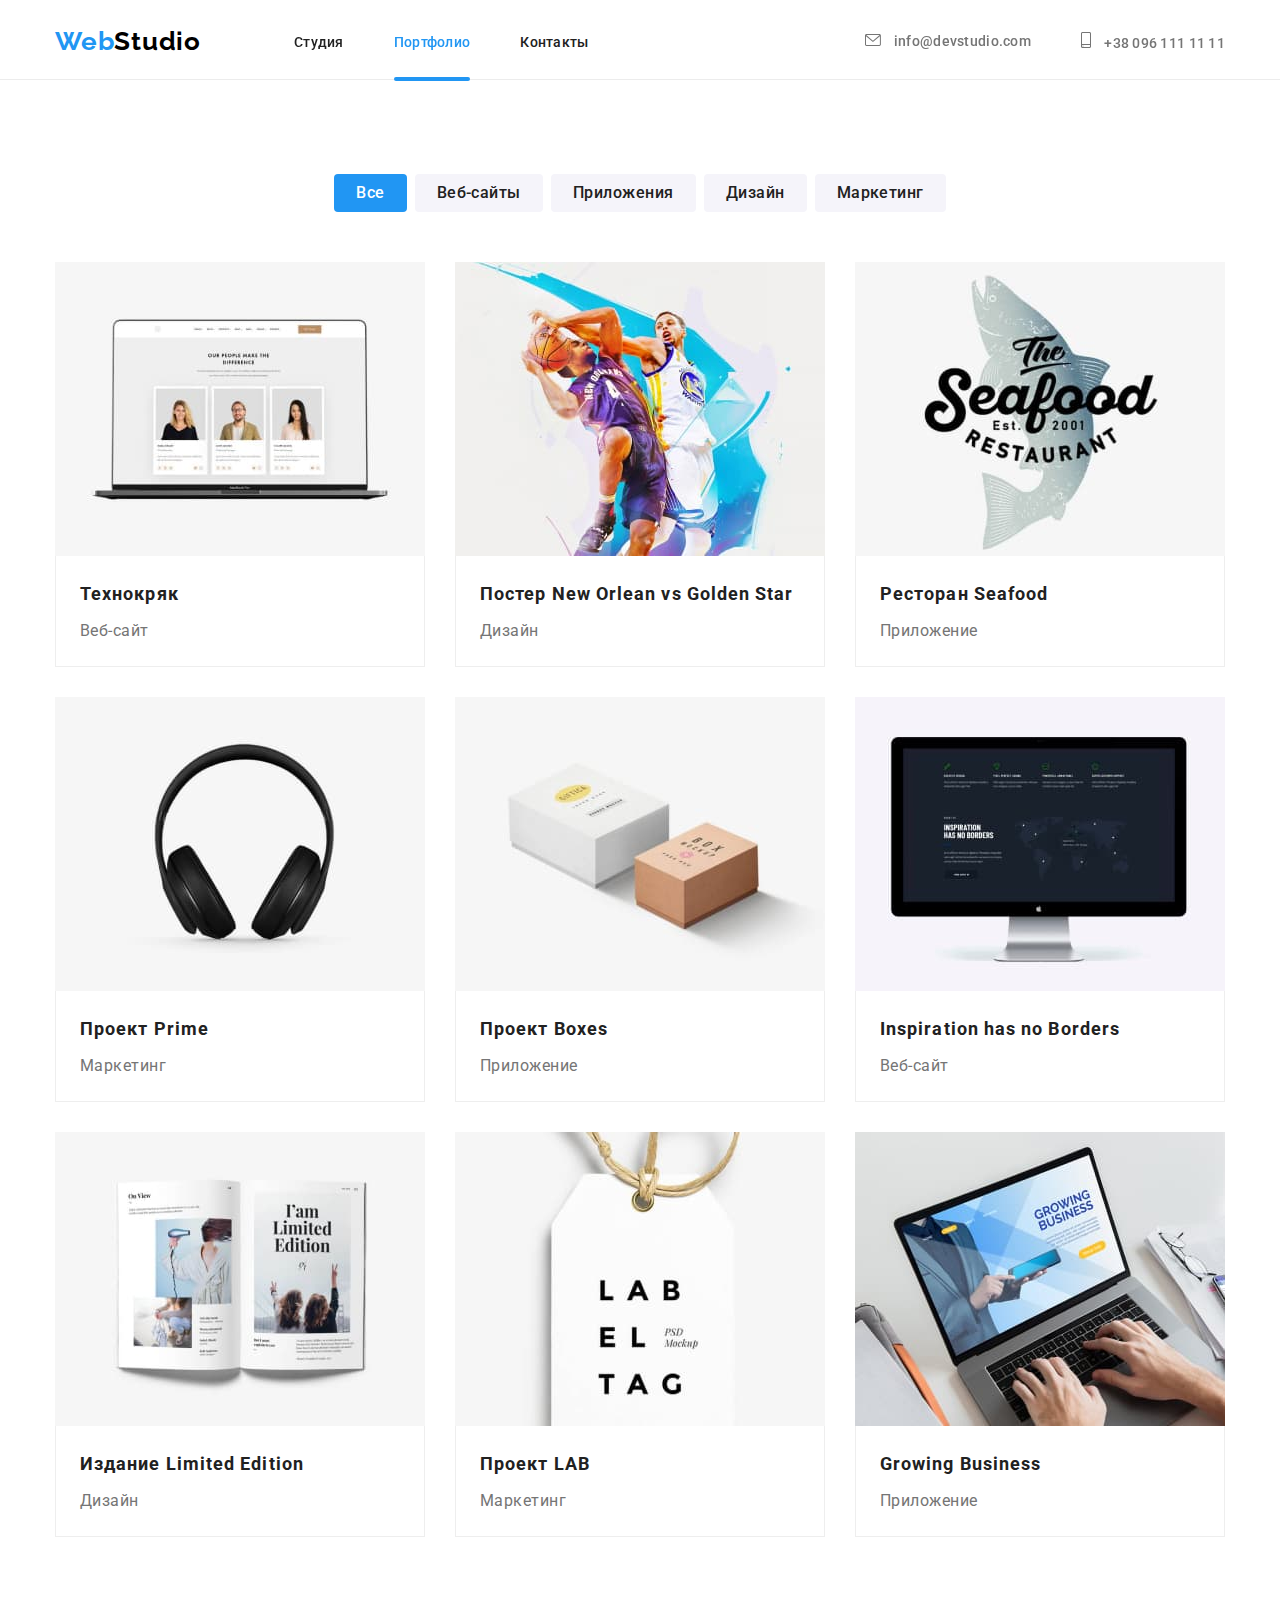
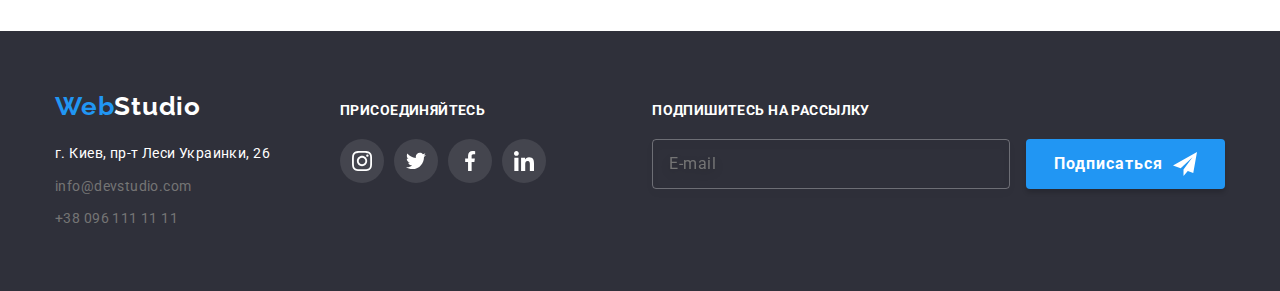
==== portfolio.html @ b868f306 "start" ====
<!DOCTYPE html>
<html lang="ru">

<head>
    <meta charset="UTF-8">
    <meta http-equiv="X-UA-Compatible" content="IE=edge">
    <meta name="viewport" content="width=device-width, initial-scale=1.0">
    <title>Портфолио</title>
    <link rel="preconnect" href="https://fonts.googleapis.com">
    <link rel="preconnect" href="https://fonts.gstatic.com" crossorigin>
    <link href="https://fonts.googleapis.com/css2?family=Raleway:wght@700&family=Roboto:wght@400;500;700;900&display=swap" rel="stylesheet">
    <link rel="stylesheet" href="./css/modern-normalize.css" />
    <link rel="stylesheet" href="./css/styles.css">
</head>

<body>
    <header class="header">
        <div class="header-container container">
            <nav class="header-navigation header-container">
                <a class="logo link " href="./index.html" target="_blank" lang="en">
                    Web<span class="logo-studio">Studio</span></a>
                <ul class="header-list list">
                    <li class="header-item"><a class="header-link link" href="./index.html"
                            ">Студия</a></li>
                    <li class="header-item"><a class="header-link link current-nav" href="./portfolio.html"
                            ">Портфолио</a></li>
                    <li class="header-item"><a class="header-link link" href="" >Контакты</a></li>
                </ul>
            </nav>
            <ul class="header-contacts-list list">
                <li class="header-contact list">
                    <a class="header-contacts-item link" href="mailto:info@devstudio.com">
                        <svg class="mail-icon">
                            <use href="./images/symbol-defs.svg#icon-mail"></use>
                        </svg>
                        info@devstudio.com
                    </a>
                </li>
                <li class="header-contact list">
                    <a class="header-contacts-item link" href="tel:+380961111111">
                        <svg class="tel-icon">
                            <use href="./images/symbol-defs.svg#icon-smartphone"></use>
                        </svg>
                        +38 096 111 11 11
                    </a>
                </li>
            </ul>
        </div>
    </header>
    <main>
        <section class="filters section">
            <div class="container">
                <h1 hidden>Мои проекты</h1>
                <ul class="filters-list list">
                    <li class="filter">
                        <button class="filter-btn current-button "  type="button">                       
                            Все 
                        </button>
                    </li>
                    <li class="filter">
                        <button class="filter-btn" type="button">
                        Веб-сайты
                        </button>
                    </li>
                    <li class="filter">
                        <button class="filter-btn" type="button">
                        Приложения
                        </button>
                    </li>
                    <li class="filter">
                        <button class="filter-btn" type="button">
                        Дизайн
                        </button>
                    </li>
                    <li class="filter">
                        <button class="filter-btn" type="button">
                        Маркетинг
                        </button>
                    </li>
                </ul>
            
                <ul class="projects-list list ">
                    
                    <li class="project" >
                        <a class="project-link link" href="" target="blank">
                            <div class="project-info-wrap">
                                <img class="project-photo" src="./images/techno.jpg" alt="технокряк">
                                <p class="project-info">Технокряк это современная площадка распространения коронавируса. Компании используют эту платформу для цифрового
                                шпионажа и атак на защищённые сервера конкурентов.
                                </p>
                            </div>
                            <div class="projects-text">
                                <h2 class="project-name">
                                    Технокряк
                                </h2>
                                <p class="project-text">
                                    Веб-сайт
                                </p>
                            </div>
                        </a>
                    </li>
                
                    <li class="project" >
                        <a class="project-link link" href="" target="blank">
                            <div class="project-info-wrap">
                            <img class="project-photo" src="./images/poster.jpg" alt="постер">
                            <p class="project-info">Технокряк это современная площадка распространения коронавируса. Компании используют эту
                                платформу для цифрового
                                шпионажа и атак на защищённые сервера конкурентов.
                            </p>
                            </div>
                            <div class="projects-text">
                                <h2 class="project-name">
                                    Постер <span lang="en">New Orlean vs Golden Star</span>
                                </h2>
                                <p class="project-text">
                                    Дизайн
                                </p>
                            </div>
                        </a>
                    </li>
                
                    <li class="project" >
                        <a class="project-link link" href="" target="blank">
                            <div class="project-info-wrap">
                            <img class="project-photo" src="./images/seafood-restraunt.jpg" alt="ресторан">
                            <p class="project-info">Технокряк это современная площадка распространения коронавируса. Компании используют эту
                                платформу для цифрового
                                шпионажа и атак на защищённые сервера конкурентов.
                            </p>
                            </div>
                            <div class="projects-text">
                                <h2 class="project-name">
                                    Ресторан <span lang="en">Seafood</span>
                                </h2>
                                <p class="project-text">
                                    Приложение
                                </p> 
                            </div>
                        </a>
                    </li>
                
                    <li class="project" >
                        <a class="project-link link" href="" target="blank">
                            <div class="project-info-wrap">
                            <img class="project-photo" src="./images/headphones.jpg" alt="наушники">
                            <p class="project-info">Технокряк это современная площадка распространения коронавируса. Компании используют эту
                                платформу для цифрового
                                шпионажа и атак на защищённые сервера конкурентов.
                            </p>
                            </div>
                            <div class="projects-text">
                                <h2 class="project-name">
                                    Проект <span lang="en">Prime</span>
                                </h2>
                                <p class="project-text">
                                    Маркетинг
                                </p>
                            </div>
                        </a>
                    </li>
                
                    <li class="project" >
                        <a class="project-link link" href="" target="blank">
                            <div class="project-info-wrap">
                            <img class="project-photo" src="./images/boxes.jpg" alt="коробки">
                            <p class="project-info">Технокряк это современная площадка распространения коронавируса. Компании используют эту
                                платформу для цифрового
                                шпионажа и атак на защищённые сервера конкурентов.
                            </p>
                            </div>
                            <div class="projects-text">
                                <h2 class="project-name">
                                    Проект <span lang="en">Boxes</span>
                                </h2>
                                <p class="project-text">
                                    Приложение
                                </p>
                            </div>
                        </a>
                    </li>
                
                    <li class="project">
                        <a class="project-link link" href="" target="blank">
                            <div class="project-info-wrap">
                            <img class="project-photo" src="./images/monitor.jpg" alt="монитор">
                            <p class="project-info">Технокряк это современная площадка распространения коронавируса. Компании используют эту
                                платформу для цифрового
                                шпионажа и атак на защищённые сервера конкурентов.
                            </p>
                            </div>
                            <div class="projects-text">
                                <h2 class="project-name" lang="en">
                                    Inspiration has no Borders
                                </h2>
                                <p class="project-text">
                                    Веб-сайт
                                </p>
                            </div>
                        </a>
                    </li>
                
                    <li class="project" >
                        <a class="project-link link" href="" target="blank">
                            <div class="project-info-wrap">
                            <img class="project-photo" src="./images/magazine.jpg" alt="журнал">
                            <p class="project-info">Технокряк это современная площадка распространения коронавируса. Компании используют эту
                                платформу для цифрового
                                шпионажа и атак на защищённые сервера конкурентов.
                            </p>
                            </div>
                            <div class="projects-text">
                                <h2 class="project-name">
                                    Издание <span lang="en">Limited Edition</span>
                                </h2>
                                <p class="project-text">
                                    Дизайн
                                </p>
                            </div>
                        </a>
                    </li>
                
                    <li class="project" >
                        <a class="project-link link" href="" target="blank">
                            <div class="project-info-wrap">
                            <img class="project-photo" src="./images/label.jpg" alt="этикетка">
                            <p class="project-info">Технокряк это современная площадка распространения коронавируса. Компании используют эту
                                платформу для цифрового
                                шпионажа и атак на защищённые сервера конкурентов.
                            </p>
                            </div>
                            <div class="projects-text">
                                <h2 class="project-name">
                                    Проект <span lang="en">LAB</span>
                                </h2>
                                <p class="project-text">
                                    Маркетинг
                                </p>
                            </div>
                        </a>
                    </li>
                
                    <li class="project" >
                        <a class="project-link link" href="" target="blank">
                            <div class="project-info-wrap">
                            <img class="project-photo" src="./images/laptop.jpg" alt="ноутбук">
                            <p class="project-info">Технокряк это современная площадка распространения коронавируса. Компании используют эту
                                платформу для цифрового
                                шпионажа и атак на защищённые сервера конкурентов.
                            </p>
                            </div>
                            <div class="projects-text">
                                <h2 class="project-name" lang="en">
                                    Growing Business
                                </h2>
                                <p class="project-text">
                                    Приложение
                                </p>
                            </div>
                        </a>
                    </li>
                </ul>
            </div>
        </section>
            
        

        </main>
    <footer class="footer">
        <div class="container">
            <div class="footer-contact-section">  
                <a class="logo link footer-logo" href="" lang="en">Web<span class="logo-footer-studio">Studio</span></a>
                <address>
                    <ul class="footer-contacts-list list">
                        <li class="footer-contact footer-address">
                            <a class="footer-address link" href="https://goo.gl/maps/XWvavunJR17n78DAA" target="_blank"
                                rel="noopener noreferrer">г. Киев,
                                пр-т Леси Украинки, 26</a>
                        </li>
                        <li class="footer-contact">
                            <a class="footer-contact link" href="mailto:info@devstudio.com">info@devstudio.com</a>
                        </li>
                        <li class="footer-contact">
                            <a class="footer-contact link" href="tel:+380961111111">+38 096 111 11 11</a>
                        </li>
                    </ul>
                </address>
            </div>  
            <div class="social-networks-footer">
                <p>Присоединяйтесь</p>
                <ul class="list social-networks-footer-list">
                    <li class="social-network-footer">
                        <a class="social-networks-footer-link" href="">
                            <svg class="social-networks-footer-icon">
                                <use href="./images/symbol-defs.svg#icon-instagram"></use>
                            </svg>
                        </a>
                    </li>
                    <li class="social-network-footer">
                        <a class="social-networks-footer-link" href="">
                            <svg class="social-networks-footer-icon">
                                <use href="./images/symbol-defs.svg#icon-twitter"></use>
                            </svg>
                        </a>
                    </li>
                    <li class="social-network-footer">
                        <a class="social-networks-footer-link" href="">
                            <svg class="social-networks-footer-icon">
                                <use href="./images/symbol-defs.svg#icon-facebook"></use>
                            </svg>
                        </a>
                    </li>
                    <li class="social-network-footer">
                        <a class="social-networks-footer-link" href="">
                            <svg class="social-networks-footer-icon">
                                <use href="./images/symbol-defs.svg#icon-linkedin"></use>
                            </svg>
                        </a>
                    </li>
                </ul>
            </div>
            <form action="#" name="subcribe" class="subscribe-form">
                <label for="" class="subscribe-label">
                    <span class="subscribe-title">Подпишитесь на рассылку</span>
                    <input type="email" class="subscribe-input" placeholder="E-mail">
                    <button type="submit" class="subscribe-button">Подписаться
                        <svg class="subscribe-icon">
                            <use href="./images/symbol-defs.svg#icon-send" width="24" height="24"></use>
                        </svg>
                    </button>
                </label>
            </form>
        </div>
    </footer>
</body>

</html>
---- css/styles.css ----
:root {
  --main-title-color: #212121;
  --second-title-color: #ffffff;
  --text-color: #757575;
  --contacts-color: rgba(255, 255, 255, 0.6);
  --accent-color: #2196f3;
  --background-title-color: #2f303a;
  --our-team-color: #f5f4fa;
  --hero-btn-accent-color: #0775ce;
  --our-team-social-network-icon: #afb1b8;
  --duration: 250ms;
  --function: cubic-bezier(0.4, 0, 0.2, 1);
}

body {
  font-family: 'Roboto', sans-serif;
  color: var(--text-color);
  background-color: var(--second-title-color);
  letter-spacing: 0.02em;
  padding-top: 80px;
}
.list {
  list-style: none;
  margin: 0;
  padding: 0;
}
.link {
  display: block;
  text-decoration: none;
  margin: 0;
}
.container {
  width: 1200px;
  padding: 0 15px;
  margin: 0 auto;
  display: block;
}

.section {
  padding-top: 94px;
  padding-bottom: 94px;

  text-align: center;
}

.list {
  margin-top: 0;
  margin-bottom: 0;
  padding: 0;
  list-style: none;
}

h3 {
  margin: 0;
  padding: 0;
}
p {
  margin: 0;
  padding: 0;
}
ul {
  margin: 0;
  padding: 0;
}

textarea {
  resize: none;
  width: 100%;
}

input {
  font-family: inherit;
  font-size: 100%;
  line-height: 1.15;
  margin: 0;
}

/*________LOGO________*/

.logo {
  font-family: 'Raleway', sans-serif;
  font-weight: 700;
  font-size: 26px;
  line-height: 31px;
  letter-spacing: 0.03em;

  color: var(--accent-color);

  padding-top: 24px;
  padding-bottom: 25px;
}

.logo-studio {
  /*font-family: "Raleway", sans-serif;*/
  color: #000;
}
.logo-footer-studio {
  /*font-family: "Raleway", sans-serif;*/
  color: var(--second-title-color);
}

/*________HEADER________*/

.header {
  border-bottom: 1px solid #ececec;
  width: 100%;
  height: 80px;

  position: fixed;
  z-index: 1;
  top: 0;

  background: var(--second-title-color);
}

.header-container {
  display: flex;
  align-items: center;
}

.header-list {
  display: flex;
  margin-left: 93px;
  margin-top: 0;
  margin-bottom: 0;
}
.header-item:not(:last-child) {
  margin-right: 50px;

  position: relative;
}
/* .header-item:last-child {
  margin-right: 0;
} */

.header-link {
  padding-top: 32px;
  padding-bottom: 32px;
  display: block;

  font-weight: 500;
  font-size: 14px;
  line-height: 1.33;
  letter-spacing: 0.02em;

  color: var(--main-title-color);
  transition-property: color;
  transition-duration: var(--duration);
  transition-timing-function: var(--function);
}

.current-nav {
  font-family: inherit;
  font-weight: 500;
  font-size: 14px;
  line-height: 1.33;
  letter-spacing: 0.02em;

  color: var(--accent-color);
  transition-property: color;
  transition-duration: var(--duration);
  transition-timing-function: var(--function);
}

.current-nav::after {
  content: '';
  position: absolute;
  left: 0;
  bottom: 3px;
  display: block;
  width: 100%;
  height: 4px;
  background-color: var(--accent-color);
  border-radius: 2px;
}

.current-nav:focus,
.current-nav:hover {
  color: var(--hero-btn-accent-color);
}

.header-link:hover,
.header-link:focus,
.header-contacts-item:hover,
.header-contacts-item:focus {
  color: var(--accent-color);
}

.header-contacts-list {
  display: flex;
  margin-left: auto;
}

.header-contacts-item {
  font-weight: 500;
  font-size: 14px;
  line-height: 1.33;
  letter-spacing: 0.02em;

  color: var(--text-color);

  padding-top: 32px;
  padding-bottom: 32px;

  transition-property: color;
  transition-duration: 250ms;
  transition-timing-function: cubic-bezier(0.4, 0, 0.2, 1);
}
.header-contacts-list .header-contact + .header-contact {
  margin-left: 50px;
}

.mail-icon {
  width: 16px;
  height: 12px;
  fill: currentColor;
  margin-right: 10px;
}
.tel-icon {
  width: 10px;
  height: 16px;
  fill: currentColor;
  margin-right: 10px;
}
.mail-icon:hover,
.mail-icon:focus,
.tel-icon:hover,
.tel-icon:focus {
  fill: currentColor;
}

/*________HERO________*/

.hero {
  background-color: var(--background-title-color);
  background-image: linear-gradient(
      rgba(47, 48, 58, 0.4),
      rgba(47, 48, 58, 0.4)
    ),
    url(../images/backgraund-img.jpg);
  background-repeat: no-repeat;
  background-position: center;
  background-size: cover;
  text-align: center;
  max-width: 1600px;

  padding-top: 200px;
  padding-bottom: 200px;
  margin: 0 auto;
}

.hero-title {
  width: 696px;
  padding: 0;
  margin: 0 auto 30px;

  font-weight: 900;
  font-size: 44px;
  line-height: 1.36;
  letter-spacing: 0.06em;
  text-transform: uppercase;
  color: var(--second-title-color);
  text-align: center;
}

.hero-btn {
  width: 200px;
  height: 50px;

  font-weight: 700;
  font-size: 16px;
  line-height: 1.87;
  align-items: center;
  text-align: center;
  letter-spacing: 0.06em;
  color: var(--second-title-color);
  cursor: pointer;
  background-color: var(--accent-color);
  border: none;
  border-radius: 4px;
  font-family: inherit;

  transition-property: background-color;
  transition-duration: var(--duration);
  transition-timing-function: var(--function);
}

.hero-btn:focus,
.hero-btn:hover {
  color: var(--second-title-color);
  background-color: var(--hero-btn-accent-color);
}

.hero {
  padding-top: 200px;
  padding-bottom: 200px;
}

/*________ABOUT US________*/
.about-us {
  text-align: center;
  padding-top: 94px;
  padding-bottom: 94px;
}

.about-us-icon {
  width: 70px;
  height: 70px;
}

.about-us-icon-background {
  margin-bottom: 30px;
  background: #f5f4fa;
  border-radius: 4px;
  display: flex;
  width: 100%;
  min-height: 120px;
  align-items: center;
  justify-content: center;
  border-radius: 4px;
}

.about-us-list {
  display: flex;
  margin: 0;
  padding: 0;
}

.about-us-list .about-us-item + .about-us-item {
  margin-left: 30px;
}

.about-us-item {
  width: 270px;
  text-align: start;
  margin: 0;
}

.about-us-character {
  margin-bottom: 10px;

  font-weight: 700;
  font-size: 14px;
  line-height: 1.33;
  letter-spacing: 0.03em;
  text-transform: uppercase;

  color: var(--main-title-color);
}
.about-us-text {
  margin: 0;

  font-size: 14px;
  line-height: 1.71;
  letter-spacing: 0.03em;

  color: var(--text-color);
}
/*________SKILLS________*/

.skills {
  padding-bottom: 94px;
}

.skills-title {
  margin-top: 0;
  margin-bottom: 50px;

  font-weight: 700;
  font-size: 36px;
  line-height: 1.16;
  text-align: center;
  letter-spacing: 0.03em;
  color: var(--main-title-color);
}

.skills-list {
  display: flex;
  align-items: center;
  text-align: left;
}

.skills-list .skill + .skill {
  margin-left: 30px;
}

.skill-name {
  position: relative;
  text-align: center;
}

.skill-photo {
  display: block;
  height: auto;
  max-width: 100%;
}

.skill-text {
  position: absolute;
  width: 100%;
  height: 70px;
  bottom: 0;

  background: rgba(47, 48, 58, 0.8);

  font-weight: bold;
  font-size: 14px;
  line-height: 1.14;
  text-align: center;
  letter-spacing: 0.03em;
  text-transform: uppercase;

  color: var(--second-title-color);

  display: flex;
  align-items: center;
  justify-content: center;
}

/*________OUR TEAM________*/

.our-team {
  display: flex;
  display: block;
  background-color: #f5f4fa;
}
.our-team-title {
  margin: 0 auto 50px;

  font-weight: bold;
  font-size: 36px;
  line-height: 1.16;
  text-align: center;
  letter-spacing: 0.03em;
  color: var(--main-title-color);
}
.our-team-list {
  display: flex;
  margin-top: 0;
  margin-bottom: 0;
  padding: 0;
  align-items: center;
  text-align: left;
}

.our-team-mate {
  background-color: var(--second-title-color);
  box-shadow: 0px 1px 3px rgba(0, 0, 0, 0.12), 0px 1px 1px rgba(0, 0, 0, 0.14),
    0px 2px 1px rgba(0, 0, 0, 0.2);
  border-radius: 0px 0px 4px 4px;
}

.our-team-list .our-team-mate + .our-team-mate {
  margin-left: 30px;
}

.our-team-text {
  padding: 30px;
}

.our-team-mate-photo {
  display: block;
  height: auto;
  max-width: 100%;
}

.our-team-mate-name {
  font-weight: 500;
  font-size: 16px;
  line-height: 1.19;
  text-align: center;
  letter-spacing: 0.03em;
  color: var(--main-title-color);
  margin: 0 0 10px 0;
}
.our-team-mate-position {
  font-size: 16px;
  line-height: 1.19;
  text-align: center;
  letter-spacing: 0.03em;
  color: var(--text-color);

  margin-bottom: 16px;
}

.our-team-social-networks {
  display: flex;
  justify-content: center;
  align-items: center;
}

/* .social-network-item {
  display: flex;
  justify-content: center;
  align-items: center;
} */

.our-team-social-networks
  .our-team-social-network-item
  + .our-team-social-network-item {
  margin-left: 10px;
}

/* .our-team-social-network-icon {
  fill: currentColor;
} */

.our-team-social-network {
  display: flex;
  justify-content: center;
  align-items: center;

  width: 44px;
  height: 44px;
  border-radius: 50%;

  color: var(--our-team-social-network-icon);

  transition-property: color, background-color;
  transition-duration: 250ms;
  transition-timing-function: cubic-bezier(0.4, 0, 0.2, 1);
}

.our-team-social-network-icon {
  fill: currentColor;
}

.our-team-social-network:hover,
.our-team-social-network:focus {
  color: var(--second-title-color);
  background-color: var(--accent-color);
}

/*________OUR CLIENTS________*/

.our-clients {
}

.our-clients-title {
  margin: 0 0 50px 0;
  padding: 0;

  font-weight: bold;
  font-size: 36px;
  line-height: 1.16;
  text-align: center;
  letter-spacing: 0.03em;

  color: var(--main-title-color);
}

.our-clients-list {
  margin: 0;
  padding: 0;

  display: flex;
  justify-content: center;
  align-items: center;
}

.our-client {
  margin: 0;
  padding: 0;
}

.our-clients-list .our-client + .our-client {
  margin-left: 30px;
}

.our-client-link {
  margin: 0;
  padding: 0;

  display: flex;
  justify-content: center;
  align-items: center;

  width: 170px;
  height: 92px;

  color: var(--our-team-social-network-icon);
  border: 1px solid var(--our-team-social-network-icon);
  border-radius: 4px;

  transition-property: color, border;
  transition-duration: var(--duration);
  transition-timing-function: var(--function);
}

.our-client-link:focus,
.our-client-link:hover {
  color: var(--accent-color);
  border: 1px solid var(--accent-color);
}

.our-client-icon {
  margin: 0;
  padding: 0;
  /* width: 106px;
  height: 60px; */

  fill: currentColor;
}

/*________FOOTER_________*/
.footer {
  background-color: var(--background-title-color);
  padding: 60px 0;
}

.footer > .container {
  display: flex;
  align-items: baseline;
}

.footer-contact-section {
  display: block;
}

.footer-logo {
  padding: 0;
}

.container address {
  margin-top: 20px;
}

.footer-address {
  font-style: normal;
  font-size: 14px;
  line-height: 1.71;
  letter-spacing: 0.03em;
  color: var(--second-title-color);
}
.footer-contact {
  font-style: normal;
  font-size: 14px;
  line-height: 1.71;
  letter-spacing: 0.03em;
  color: var(--text-color);
  transition-property: color;
  transition-duration: var(--duration);
  transition-timing-function: var(--function);
}

.footer-contacts-list .footer-contact + .footer-contact {
  margin: 9px 0 0 0;
}

.footer-contact:focus,
.footer-contact:hover {
  color: var(--accent-color);
}

.footer-contacts-list {
  /* display: block; */
  padding: 0;
  margin-top: 0;
}
.social-networks-footer {
  display: block;
  margin-left: 70px;
}

.social-networks-footer p {
  font-weight: bold;
  font-size: 14px;
  line-height: 1.14;
  letter-spacing: 0.03em;
  text-transform: uppercase;

  color: var(--second-title-color);

  margin-bottom: 20px;
}

.social-networks-footer-list {
  display: flex;
  justify-content: center;
}

.social-networks-footer-list .social-network-footer + .social-network-footer {
  margin-left: 10px;
}

.social-networks-footer-link {
  display: flex;
  justify-content: center;
  align-items: center;
  width: 44px;
  height: 44px;
  border-radius: 50%;

  color: var(--second-title-color);
  background-color: rgba(255, 255, 255, 0.1);

  transition-property: background-color;
  transition-duration: var(--duration);
  transition-timing-function: var(--function);
}

.social-networks-footer-link:hover,
.social-networks-footer-link:focus {
  background-color: var(--accent-color);
}

.social-networks-footer-icon {
  width: 20px;
  height: 20px;

  fill: currentColor;
}

/* .footer-subcribe {
  display: block;
} */
.subscribe-form {
  display: block;
  box-sizing: border-box;
  margin-left: auto;
}

.subscribe-title {
  display: block;
  font-weight: bold;
  font-size: 14px;
  line-height: 1.14;
  letter-spacing: 0.03em;
  text-transform: uppercase;

  margin-bottom: 20px;

  color: var(--second-title-color);
}

.subscribe-input {
  width: 358px;
  height: 50px;
  padding: 15px 16px;

  border: 1px solid rgba(255, 255, 255, 0.3);
  box-sizing: border-box;
  filter: drop-shadow(0px 4px 4px rgba(0, 0, 0, 0.15));
  border-radius: 4px;
  background-color: transparent;

  font-weight: normal;
  font-size: 16px;
  line-height: 1.25;
  letter-spacing: 0.03em;

  /* display: flex;
  align-items: center; */

  color: rgba(255, 255, 255, 0.6);
}

.subscribe-button {
  display: inline-flex;
  max-width: 200px;
  min-height: 50px;
  padding: 10px 28px;
  margin-left: 12px;

  font-weight: bold;
  font-size: 16px;
  line-height: 1, 87;
  letter-spacing: 0.06em;

  align-items: center;
  text-align: center;

  background-color: var(--accent-color);
  box-shadow: 0px 4px 4px rgba(0, 0, 0, 0.15);
  border-radius: 4px;
  border: none;
  color: var(--second-title-color);

  transition-property: background-color;
  transition-duration: var(--duration);
  transition-timing-function: var(--function);
}

.subscribe-button:focus,
.subscribe-button:hover {
  background-color: var(--hero-btn-accent-color);
}

.subscribe-icon {
  width: 24px;
  height: 24px;
  margin-left: 10px;
}

/*========PORTFOLIO========*/

/* .projects-list {
  /*font-family: "Roboto", "sans-serif";
} */

.filters-list {
  display: flex;
  justify-content: center;
  margin-bottom: 50px;
  text-align: center;
  padding: 0;
}

.filters-list .filter + .filter {
  margin-left: 8px;
}

.filter-btn {
  /*font-family: "Roboto", "sans-serif";*/
  font-family: inherit;
  font-weight: 500;
  font-size: 16px;
  line-height: 1.62;
  text-align: center;
  letter-spacing: 0.03em;

  color: var(--main-title-color);

  cursor: pointer;
  background-color: var(--our-team-color);

  border-radius: 4px;
  border: none;
  padding: 6px 22px;
  transition-property: color, background-color, box-shadow;
  transition-duration: var(--duration);
  transition-timing-function: var(--function);
}

.current-button {
  background-color: var(--accent-color);
  color: var(--second-title-color);
}

.filter-btn:focus,
.filter-btn:hover {
  background-color: var(--accent-color);
  color: var(--second-title-color);
  box-shadow: 0px 3px 1px rgba(0, 0, 0, 0.1), 0px 1px 2px rgba(0, 0, 0, 0.08),
    0px 2px 2px rgba(0, 0, 0, 0.12);
}
.current-button:focus,
.current-button:hover {
  background-color: var(--hero-btn-accent-color);
  color: var(--second-title-color);
}

.projects-list {
  display: flex;
  flex-wrap: wrap;
  margin-top: -30px;
  margin-left: -30px;
}

.project {
  margin-top: 30px;
  margin-left: 30px;
  text-align: start;
  flex-basis: calc((100% - 90px) / 3);

  transition-property: box-shadow;
  transition-duration: var(--duration);
  transition-timing-function: var(--function);
}
/* .project-link:focus,
.project-link:hover, */
.project:focus-within,
.project:focus,
.project:hover {
  box-sizing: border-box;
  box-shadow: 0px 1px 1px rgba(0, 0, 0, 0.12), 0px 4px 4px rgba(0, 0, 0, 0.06),
    1px 4px 6px rgba(0, 0, 0, 0.16);
}

.project:focus .project-info,
.project:hover .project-info,
.project:focus-within .project-info {
  transform: translateY(0);
  opacity: 1;
}

.projects-text {
  padding: 20px 24px;
  border: 1px solid #eeeeee;
  border-top: 0;
}

.project-info-wrap {
  position: relative;
  overflow: hidden;
}

.project-info {
  position: absolute;
  top: 0;
  left: 0;

  padding: 63px 24px;
  margin: 0;

  font-weight: normal;
  font-size: 18px;
  line-height: 1.56;
  letter-spacing: 0.03em;

  color: var(--second-title-color);
  background-color: rgba(33, 150, 243, 0.9);

  height: 294px;
  transform: translateY(101%);
  opacity: 1;
  transition: transform;
  transition-duration: var(--duration);
  transition-timing-function: var(--function);
  overflow-y: auto;
}

.project-photo {
  width: 370px;
  height: 294px;
  max-width: 100%;
  display: block;
  height: auto;
}
.project-name {
  padding: 0;
  margin: 0 0 4px 0;

  font-weight: bold;
  font-size: 18px;
  line-height: 2;
  letter-spacing: 0.06em;
  color: var(--main-title-color);
}
.project-text {
  margin: 0;
  padding: 0;

  font-size: 16px;
  line-height: 1.87;
  letter-spacing: 0.03em;
  color: var(--text-color);
}

.backdrop {
  width: 100vw;
  height: 100vh;
  background-color: rgba(0, 0, 0, 0.2);
  position: fixed;
  top: 0;
  left: 0;
  z-index: 2;

  transition: opacity 250ms, visibility 250ms;
}

/* .backdrop.is-hidden .modal {
  transform: scale(10);
} */

.modal {
  /* display: flex;
  text-align: center; */
  width: 528px;
  min-height: 581px;
  padding: 40px;

  position: absolute;
  top: 50%;
  left: 50%;
  transform: translate(-50%, -50%);
  opacity: 1;

  background: var(--second-title-color);
  box-shadow: 0px 1px 3px rgba(0, 0, 0, 0.12), 0px 1px 1px rgba(0, 0, 0, 0.14),
    0px 2px 1px rgba(0, 0, 0, 0.2);
  border-radius: 4px;
  position: fixed;
}

.modal-title {
  font-family: 'Roboto';
  font-style: normal;
  font-weight: bold;
  font-size: 20px;
  line-height: 1.15;
  text-align: center;
  letter-spacing: 0.03em;

  color: var(--main-title-color);

  margin-bottom: 12px;
}

.modal-form {
  text-align: center;
}

.modal-label {
  display: block;
  position: relative;
  margin-bottom: 10px;
}

.modal-item {
  display: block;
  font-weight: normal;
  font-size: 12px;
  line-height: 1.16;
  letter-spacing: 0.01em;
  text-align: left;

  color: var(--text-color);

  margin-bottom: 4px;
}

.modal-icon {
  position: absolute;
  width: 18px;
  height: 18px;
  left: 0;
  top: 0;
  transform: translate(14px, 32px);
  transition-property: fill;
  transition-duration: var(--duration);
  transition-timing-function: var(--function);
}

/* .modal-icon:focus,
.modal-icon:focus-visible {
  fill: var(--accent-color);
} */

.modal-input {
  width: 100%;
  max-height: 40px;
  padding: 12px;
  padding-left: 40px;

  border: 1px solid rgba(33, 33, 33, 0.2);
  box-sizing: border-box;
  border-radius: 4px;
  cursor: pointer;
  transition-property: border;
  transition-duration: var(--duration);
  transition-timing-function: var(--function);
}

.modal-input:focus,
.modal-input:focus-visible {
  border: 1px solid var(--accent-color);
  outline: -webkit-focus-ring-color auto 0px;
}

.modal-input:focus-visible + .modal-icon,
.modal-input:focus + .modal-icon {
  fill: var(--accent-color);
}

.modal-comment {
  display: block;
  margin-bottom: 20px;
}

.modal-comments-text:focus,
.modal-comments-text:focus-visible {
  border: 1px solid var(--accent-color);
  outline: -webkit-focus-ring-color auto 0px;
}

.modal-comments-text {
  padding: 12px 16px;

  border: 1px solid rgba(33, 33, 33, 0.2);
  box-sizing: border-box;
  border-radius: 4px;
  transition-property: border;
  transition-duration: var(--duration);
  transition-timing-function: var(--function);
}

/* .modal-checkbox {
  display: flex;
  align-items: center;
  text-align: center;
} */

.modal-checkbox:checked + .policy-icon {
  background-color: var(--accent-color);
  width: 16px;
  height: 15px;
  border: 2px solid transparent;
  border-radius: 4px;
}

.modal-policy {
  position: relative;
  display: flex;
  text-align: center;
  align-items: center;
  justify-content: center;

  margin-bottom: 30px;
}

.modal-policy:focus {
  border: 1px solid var(--accent-color);
  outline: -webkit-focus-ring-color auto 0px;
}

.policy-icon {
  cursor: pointer;

  position: absolute;
  top: 4px;
  left: 12px;

  width: 16px;
  height: 15px;

  border: 2px solid var(--main-title-color);
  border-radius: 4px;
  background-color: #ffffff;

  transition: border-color 800ms;
  transition-property: background-color;
  transition-duration: var(--duration);
  transition-timing-function: var(--function);
}

.modal-checkbox {
  position: absolute;
  white-space: nowrap;
  width: 1px;
  height: 1px;
  overflow: hidden;
  border: 0;
  padding: 0;
  clip: rect(0 0 0 0);
  clip-path: inset(50%);
  margin: -1px;
}

.policy-icon:hover,
.modal-checkbox:focus + .policy-icon {
  border-color: var(--accent-color);
}

.modal-policy-text {
  margin-left: 20px;
  font-weight: normal;
  font-size: 14px;
  line-height: 1.71;
  letter-spacing: 0.03em;

  color: var(--text-color);
}

.modal-policy-link {
  display: inline;
  color: var(--accent-color);
}

.modal-button {
  display: inline-flex;
  justify-content: center;
  align-items: center;
  width: 200px;
  height: 50px;

  background-color: var(--accent-color);
  color: var(--second-title-color);
  box-shadow: 0px 4px 4px rgba(0, 0, 0, 0.15);
  border-radius: 4px;
  cursor: pointer;
  font-weight: bold;
  font-size: 16px;
  line-height: 1.87;
  letter-spacing: 0.06em;
  border: none;
  transition-property: background-color;
  transition-duration: var(--duration);
  transition-timing-function: var(--function);
}

.modal-button:focus,
.modal-button:hover {
  background: var(--hero-btn-accent-color);
  box-shadow: 0px 4px 4px rgba(0, 0, 0, 0.15);
}

.modal-close-button {
  display: flex;
  justify-content: center;
  align-items: center;

  background: var(--second-title-color);
  background: #ffffff;
  border: 1px solid rgba(0, 0, 0, 0.1);
  box-sizing: border-box;

  cursor: pointer;
  box-sizing: border-box;
  border-radius: 50%;
  width: 30px;
  height: 30px;

  position: absolute;
  top: 8px;
  right: 8px;
  transition-property: fill background-color;
  transition-duration: var(--duration);
  transition-timing-function: var(--function);
}

.modal-close-button:hover,
.modal-close-button:focus {
  background-color: var(--accent-color);
  fill: var(--second-title-color);
}

.close-icon {
}

.is-hidden {
  visibility: hidden;
  opacity: 0;
  pointer-events: none;
}
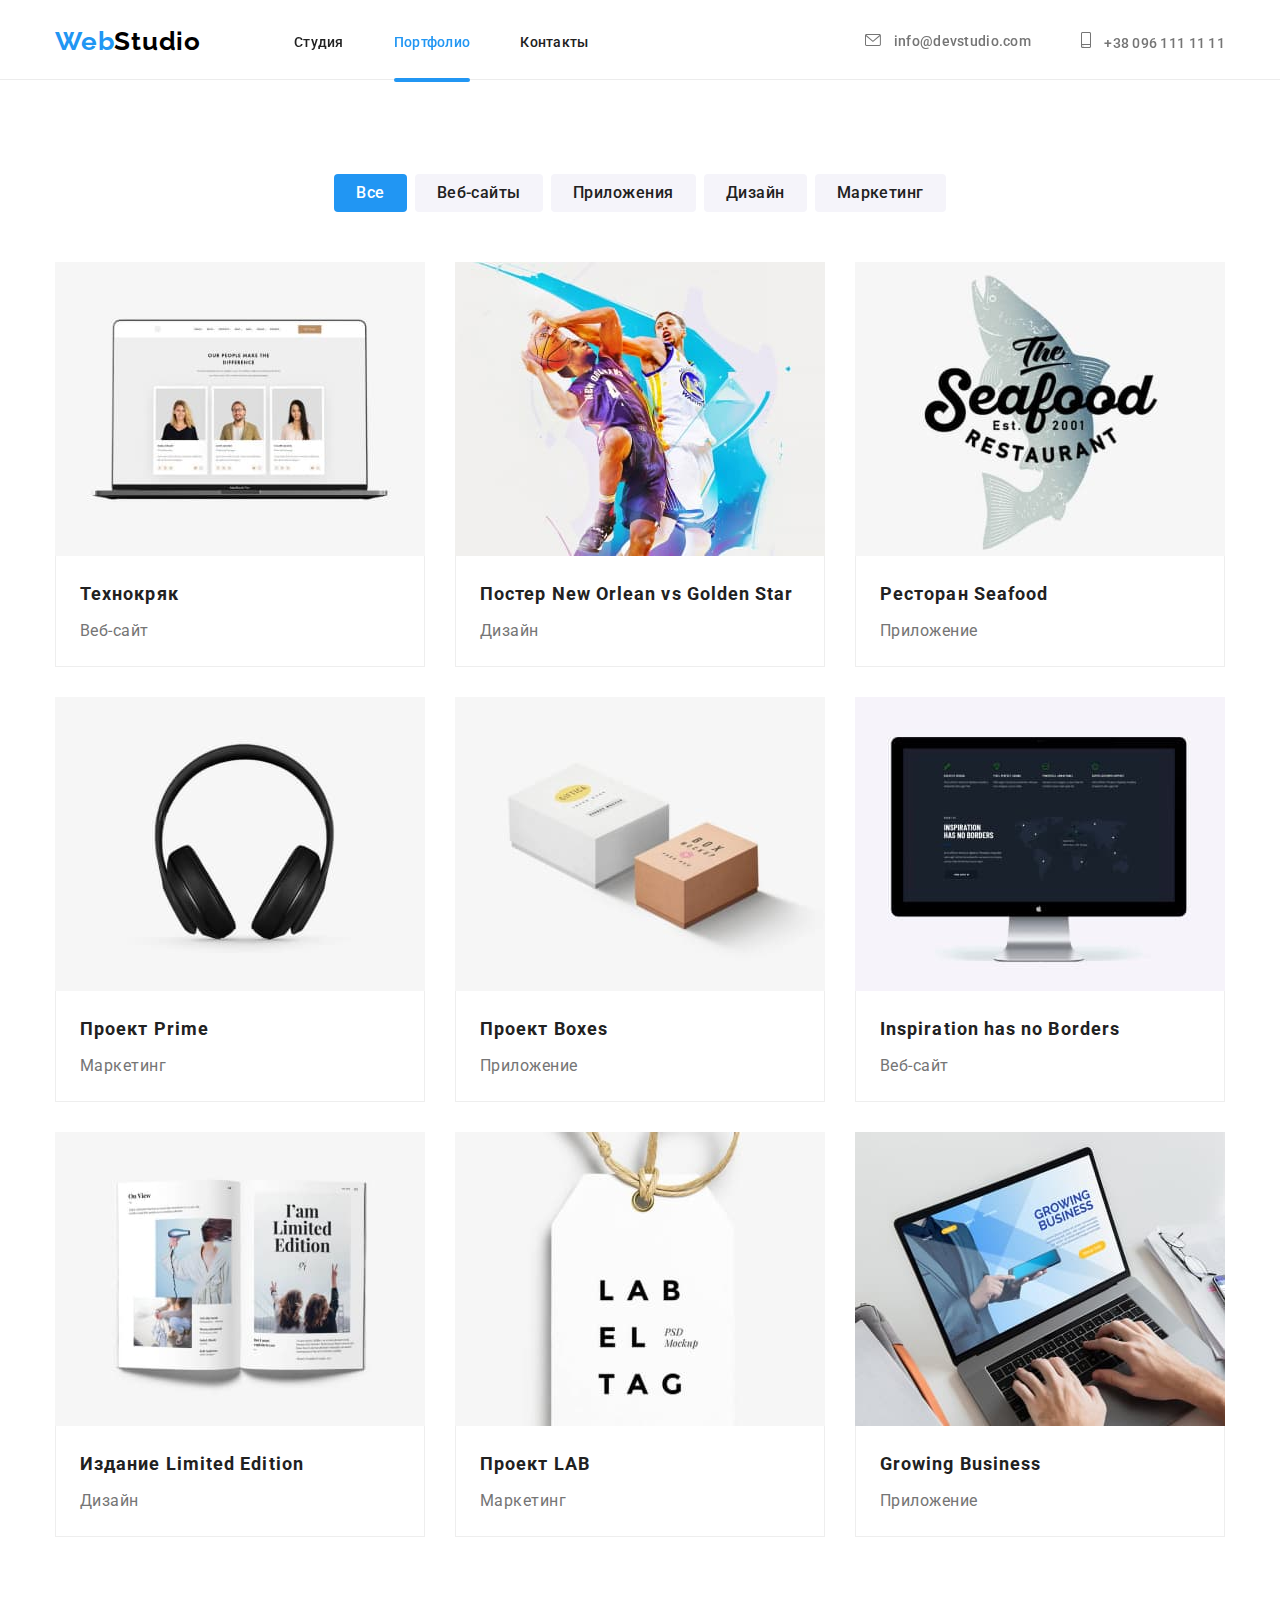
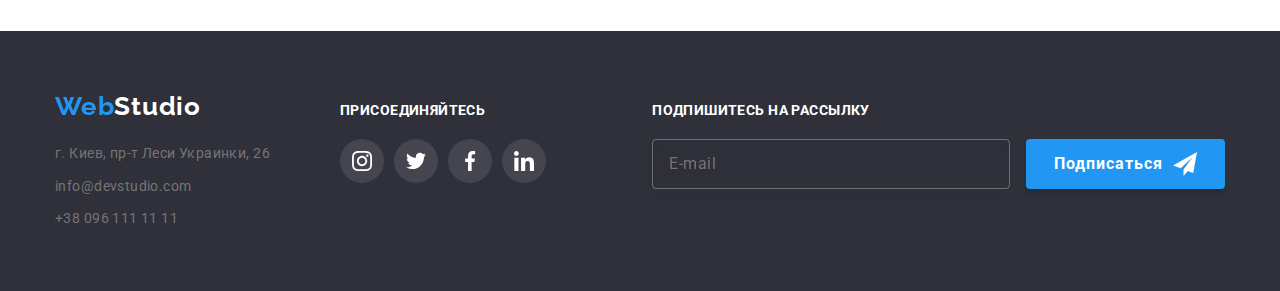
==== commit 9a257229: "БЭМ" ====
--- a/portfolio.html
+++ b/portfolio.html
@@ -15,30 +15,41 @@
 
 <body>
     <header class="header">
-        <div class="header-container container">
-            <nav class="header-navigation header-container">
-                <a class="logo link " href="./index.html" target="_blank" lang="en">
-                    Web<span class="logo-studio">Studio</span></a>
-                <ul class="header-list list">
-                    <li class="header-item"><a class="header-link link" href="./index.html"
-                            ">Студия</a></li>
-                    <li class="header-item"><a class="header-link link current-nav" href="./portfolio.html"
-                            ">Портфолио</a></li>
-                    <li class="header-item"><a class="header-link link" href="" >Контакты</a></li>
+        <div class="header__container container">
+            <nav class="header-navigation">
+                <a class="logo link" href="./index.html" target="blank" lang="en">
+                    Web<span class="logo__text">Studio</span></a>
+                <ul class="header-navigation__list list">
+                    <li class="header-navigation__item">
+                        <a class="header-navigation__link link" href="./index.html">
+                            Студия
+                        </a>
+                    </li>
+                    <li class="header-navigation__item">
+                        <a class="header-navigation__link link current-nav" href="./portfolio.html">
+                            Портфолио
+                        </a>
+                    </li>
+                    <li class="header-navigation__item">
+                        <a class="header-navigation__link link" href="">
+                            Контакты
+                        </a>
+                    </li>
                 </ul>
             </nav>
-            <ul class="header-contacts-list list">
-                <li class="header-contact list">
-                    <a class="header-contacts-item link" href="mailto:info@devstudio.com">
-                        <svg class="mail-icon">
+            <ul class="header-contact__list list">
+                <li class="header-contact__item list">
+                    <a class="header-contact__link link" href="mailto:info@devstudio.com">
+                        <svg class="header-contact__icon" width="16" height="12">
                             <use href="./images/symbol-defs.svg#icon-mail"></use>
                         </svg>
+    
                         info@devstudio.com
                     </a>
                 </li>
-                <li class="header-contact list">
-                    <a class="header-contacts-item link" href="tel:+380961111111">
-                        <svg class="tel-icon">
+                <li class="header-contact__item list">
+                    <a class="header-contact__link link" href="tel:+380961111111">
+                        <svg class="header-contact__icon" width="10" height="16">
                             <use href="./images/symbol-defs.svg#icon-smartphone"></use>
                         </svg>
                         +38 096 111 11 11
@@ -48,212 +59,212 @@
         </div>
     </header>
     <main>
-        <section class="filters section">
+        <section class="filter section">
             <div class="container">
                 <h1 hidden>Мои проекты</h1>
-                <ul class="filters-list list">
-                    <li class="filter">
-                        <button class="filter-btn current-button "  type="button">                       
+                <ul class="filter__list list">
+                    <li class="filter__item">
+                        <button class="filter__btn current-button "  type="button">                       
                             Все 
                         </button>
                     </li>
-                    <li class="filter">
-                        <button class="filter-btn" type="button">
+                    <li class="filter__item">
+                        <button class="filter__btn" type="button">
                         Веб-сайты
                         </button>
                     </li>
-                    <li class="filter">
-                        <button class="filter-btn" type="button">
+                    <li class="filter__item">
+                        <button class="filter__btn" type="button">
                         Приложения
                         </button>
                     </li>
-                    <li class="filter">
-                        <button class="filter-btn" type="button">
+                    <li class="filter__item">
+                        <button class="filter__btn" type="button">
                         Дизайн
                         </button>
                     </li>
-                    <li class="filter">
-                        <button class="filter-btn" type="button">
+                    <li class="filter__item">
+                        <button class="filter__btn" type="button">
                         Маркетинг
                         </button>
                     </li>
                 </ul>
             
-                <ul class="projects-list list ">
+                <ul class="project__list list ">
                     
-                    <li class="project" >
-                        <a class="project-link link" href="" target="blank">
-                            <div class="project-info-wrap">
-                                <img class="project-photo" src="./images/techno.jpg" alt="технокряк">
-                                <p class="project-info">Технокряк это современная площадка распространения коронавируса. Компании используют эту платформу для цифрового
-                                шпионажа и атак на защищённые сервера конкурентов.
-                                </p>
-                            </div>
-                            <div class="projects-text">
-                                <h2 class="project-name">
+                    <li class="project__item" >
+                        <a class="project__link link" href="" target="blank">
+                            <div class="project__content">
+                                <img class="project__img" src="./images/techno.jpg" alt="технокряк">
+                                <p class="project__paragraph">Технокряк это современная площадка распространения коронавируса. Компании используют эту платформу для цифрового
+                                шпионажа и атак на защищённые сервера конкурентов.
+                                </p>
+                            </div>
+                            <div class="project__title">
+                                <h2 class="project__name">
                                     Технокряк
                                 </h2>
-                                <p class="project-text">
+                                <p class="project__text">
                                     Веб-сайт
                                 </p>
                             </div>
                         </a>
                     </li>
                 
-                    <li class="project" >
-                        <a class="project-link link" href="" target="blank">
-                            <div class="project-info-wrap">
-                            <img class="project-photo" src="./images/poster.jpg" alt="постер">
-                            <p class="project-info">Технокряк это современная площадка распространения коронавируса. Компании используют эту
-                                платформу для цифрового
-                                шпионажа и атак на защищённые сервера конкурентов.
-                            </p>
-                            </div>
-                            <div class="projects-text">
-                                <h2 class="project-name">
+                    <li class="project__item" >
+                        <a class="project__link link" href="" target="blank">
+                            <div class="project__content">
+                            <img class="project__img" src="./images/poster.jpg" alt="постер">
+                            <p class="project__paragraph">Технокряк это современная площадка распространения коронавируса. Компании используют эту
+                                платформу для цифрового
+                                шпионажа и атак на защищённые сервера конкурентов.
+                            </p>
+                            </div>
+                            <div class="project__title">
+                                <h2 class="project__name">
                                     Постер <span lang="en">New Orlean vs Golden Star</span>
                                 </h2>
-                                <p class="project-text">
+                                <p class="project__text">
                                     Дизайн
                                 </p>
                             </div>
                         </a>
                     </li>
                 
-                    <li class="project" >
-                        <a class="project-link link" href="" target="blank">
-                            <div class="project-info-wrap">
-                            <img class="project-photo" src="./images/seafood-restraunt.jpg" alt="ресторан">
-                            <p class="project-info">Технокряк это современная площадка распространения коронавируса. Компании используют эту
-                                платформу для цифрового
-                                шпионажа и атак на защищённые сервера конкурентов.
-                            </p>
-                            </div>
-                            <div class="projects-text">
-                                <h2 class="project-name">
+                    <li class="project__item" >
+                        <a class="project__link link" href="" target="blank">
+                            <div class="project__content">
+                            <img class="project__img" src="./images/seafood-restraunt.jpg" alt="ресторан">
+                            <p class="project__paragraph">Технокряк это современная площадка распространения коронавируса. Компании используют эту
+                                платформу для цифрового
+                                шпионажа и атак на защищённые сервера конкурентов.
+                            </p>
+                            </div>
+                            <div class="project__title">
+                                <h2 class="project__name">
                                     Ресторан <span lang="en">Seafood</span>
                                 </h2>
-                                <p class="project-text">
+                                <p class="project__text">
                                     Приложение
                                 </p> 
                             </div>
                         </a>
                     </li>
                 
-                    <li class="project" >
-                        <a class="project-link link" href="" target="blank">
-                            <div class="project-info-wrap">
-                            <img class="project-photo" src="./images/headphones.jpg" alt="наушники">
-                            <p class="project-info">Технокряк это современная площадка распространения коронавируса. Компании используют эту
-                                платформу для цифрового
-                                шпионажа и атак на защищённые сервера конкурентов.
-                            </p>
-                            </div>
-                            <div class="projects-text">
-                                <h2 class="project-name">
+                    <li class="project__item" >
+                        <a class="project__link link" href="" target="blank">
+                            <div class="project__content">
+                            <img class="project__img" src="./images/headphones.jpg" alt="наушники">
+                            <p class="project__paragraph">Технокряк это современная площадка распространения коронавируса. Компании используют эту
+                                платформу для цифрового
+                                шпионажа и атак на защищённые сервера конкурентов.
+                            </p>
+                            </div>
+                            <div class="project__title">
+                                <h2 class="project__name">
                                     Проект <span lang="en">Prime</span>
                                 </h2>
-                                <p class="project-text">
+                                <p class="project__text">
                                     Маркетинг
                                 </p>
                             </div>
                         </a>
                     </li>
                 
-                    <li class="project" >
-                        <a class="project-link link" href="" target="blank">
-                            <div class="project-info-wrap">
-                            <img class="project-photo" src="./images/boxes.jpg" alt="коробки">
-                            <p class="project-info">Технокряк это современная площадка распространения коронавируса. Компании используют эту
-                                платформу для цифрового
-                                шпионажа и атак на защищённые сервера конкурентов.
-                            </p>
-                            </div>
-                            <div class="projects-text">
-                                <h2 class="project-name">
+                    <li class="project__item" >
+                        <a class="project__link link" href="" target="blank">
+                            <div class="project__content">
+                            <img class="project__img" src="./images/boxes.jpg" alt="коробки">
+                            <p class="project__paragraph">Технокряк это современная площадка распространения коронавируса. Компании используют эту
+                                платформу для цифрового
+                                шпионажа и атак на защищённые сервера конкурентов.
+                            </p>
+                            </div>
+                            <div class="project__title">
+                                <h2 class="project__name">
                                     Проект <span lang="en">Boxes</span>
                                 </h2>
-                                <p class="project-text">
+                                <p class="project__text">
                                     Приложение
                                 </p>
                             </div>
                         </a>
                     </li>
                 
-                    <li class="project">
-                        <a class="project-link link" href="" target="blank">
-                            <div class="project-info-wrap">
-                            <img class="project-photo" src="./images/monitor.jpg" alt="монитор">
-                            <p class="project-info">Технокряк это современная площадка распространения коронавируса. Компании используют эту
-                                платформу для цифрового
-                                шпионажа и атак на защищённые сервера конкурентов.
-                            </p>
-                            </div>
-                            <div class="projects-text">
-                                <h2 class="project-name" lang="en">
+                    <li class="project__item">
+                        <a class="project__link link" href="" target="blank">
+                            <div class="project__content">
+                            <img class="project__img" src="./images/monitor.jpg" alt="монитор">
+                            <p class="project__paragraph">Технокряк это современная площадка распространения коронавируса. Компании используют эту
+                                платформу для цифрового
+                                шпионажа и атак на защищённые сервера конкурентов.
+                            </p>
+                            </div>
+                            <div class="project__title">
+                                <h2 class="project__name" lang="en">
                                     Inspiration has no Borders
                                 </h2>
-                                <p class="project-text">
+                                <p class="project__text">
                                     Веб-сайт
                                 </p>
                             </div>
                         </a>
                     </li>
                 
-                    <li class="project" >
-                        <a class="project-link link" href="" target="blank">
-                            <div class="project-info-wrap">
-                            <img class="project-photo" src="./images/magazine.jpg" alt="журнал">
-                            <p class="project-info">Технокряк это современная площадка распространения коронавируса. Компании используют эту
-                                платформу для цифрового
-                                шпионажа и атак на защищённые сервера конкурентов.
-                            </p>
-                            </div>
-                            <div class="projects-text">
-                                <h2 class="project-name">
+                    <li class="project__item" >
+                        <a class="project__link link" href="" target="blank">
+                            <div class="project__content">
+                            <img class="project__img" src="./images/magazine.jpg" alt="журнал">
+                            <p class="project__paragraph">Технокряк это современная площадка распространения коронавируса. Компании используют эту
+                                платформу для цифрового
+                                шпионажа и атак на защищённые сервера конкурентов.
+                            </p>
+                            </div>
+                            <div class="project__title">
+                                <h2 class="project__name">
                                     Издание <span lang="en">Limited Edition</span>
                                 </h2>
-                                <p class="project-text">
+                                <p class="project__text">
                                     Дизайн
                                 </p>
                             </div>
                         </a>
                     </li>
                 
-                    <li class="project" >
-                        <a class="project-link link" href="" target="blank">
-                            <div class="project-info-wrap">
-                            <img class="project-photo" src="./images/label.jpg" alt="этикетка">
-                            <p class="project-info">Технокряк это современная площадка распространения коронавируса. Компании используют эту
-                                платформу для цифрового
-                                шпионажа и атак на защищённые сервера конкурентов.
-                            </p>
-                            </div>
-                            <div class="projects-text">
-                                <h2 class="project-name">
+                    <li class="project__item" >
+                        <a class="project__link link" href="" target="blank">
+                            <div class="project__content">
+                            <img class="project__img" src="./images/label.jpg" alt="этикетка">
+                            <p class="project__paragraph">Технокряк это современная площадка распространения коронавируса. Компании используют эту
+                                платформу для цифрового
+                                шпионажа и атак на защищённые сервера конкурентов.
+                            </p>
+                            </div>
+                            <div class="project__title">
+                                <h2 class="project__name">
                                     Проект <span lang="en">LAB</span>
                                 </h2>
-                                <p class="project-text">
+                                <p class="project__text">
                                     Маркетинг
                                 </p>
                             </div>
                         </a>
                     </li>
                 
-                    <li class="project" >
-                        <a class="project-link link" href="" target="blank">
-                            <div class="project-info-wrap">
-                            <img class="project-photo" src="./images/laptop.jpg" alt="ноутбук">
-                            <p class="project-info">Технокряк это современная площадка распространения коронавируса. Компании используют эту
-                                платформу для цифрового
-                                шпионажа и атак на защищённые сервера конкурентов.
-                            </p>
-                            </div>
-                            <div class="projects-text">
-                                <h2 class="project-name" lang="en">
+                    <li class="project__item">
+                        <a class="project__link link" href="" target="blank">
+                            <div class="project__content">
+                            <img class="project__img" src="./images/laptop.jpg" alt="ноутбук">
+                            <p class="project__paragraph">Технокряк это современная площадка распространения коронавируса. Компании используют эту
+                                платформу для цифрового
+                                шпионажа и атак на защищённые сервера конкурентов.
+                            </p>
+                            </div>
+                            <div class="project__title">
+                                <h2 class="project__name" lang="en">
                                     Growing Business
                                 </h2>
-                                <p class="project-text">
+                                <p class="project__text">
                                     Приложение
                                 </p>
                             </div>
@@ -268,63 +279,64 @@
         </main>
     <footer class="footer">
         <div class="container">
-            <div class="footer-contact-section">  
-                <a class="logo link footer-logo" href="" lang="en">Web<span class="logo-footer-studio">Studio</span></a>
+            <div class="footer__container">
+                <a class="logo link logo-footer__link" href="" lang="en">Web<span
+                        class="logo-footer__text">Studio</span></a>
                 <address>
-                    <ul class="footer-contacts-list list">
-                        <li class="footer-contact footer-address">
-                            <a class="footer-address link" href="https://goo.gl/maps/XWvavunJR17n78DAA" target="_blank"
-                                rel="noopener noreferrer">г. Киев,
+                    <ul class="footer-address__list list">
+                        <li class="footer-address__item footer-address">
+                            <a class="footer-address__link link" href="https://goo.gl/maps/XWvavunJR17n78DAA"
+                                target="_blank" rel="noopener noreferrer">г. Киев,
                                 пр-т Леси Украинки, 26</a>
                         </li>
-                        <li class="footer-contact">
-                            <a class="footer-contact link" href="mailto:info@devstudio.com">info@devstudio.com</a>
+                        <li class="footer-address__item">
+                            <a class="footer-address__link link" href="mailto:info@devstudio.com">info@devstudio.com</a>
                         </li>
-                        <li class="footer-contact">
-                            <a class="footer-contact link" href="tel:+380961111111">+38 096 111 11 11</a>
+                        <li class="footer-address__item">
+                            <a class="footer-address__link link" href="tel:+380961111111">+38 096 111 11 11</a>
                         </li>
                     </ul>
                 </address>
-            </div>  
-            <div class="social-networks-footer">
+            </div>
+            <div class="social-footer">
                 <p>Присоединяйтесь</p>
-                <ul class="list social-networks-footer-list">
-                    <li class="social-network-footer">
-                        <a class="social-networks-footer-link" href="">
-                            <svg class="social-networks-footer-icon">
+                <ul class="list social-footer__list">
+                    <li class="social-footer__item">
+                        <a class="social-footer__link" href="">
+                            <svg class="social-footer__icon">
                                 <use href="./images/symbol-defs.svg#icon-instagram"></use>
                             </svg>
                         </a>
                     </li>
-                    <li class="social-network-footer">
-                        <a class="social-networks-footer-link" href="">
-                            <svg class="social-networks-footer-icon">
+                    <li class="social-footer__item">
+                        <a class="social-footer__link" href="">
+                            <svg class="social-footer__icon">
                                 <use href="./images/symbol-defs.svg#icon-twitter"></use>
                             </svg>
                         </a>
                     </li>
-                    <li class="social-network-footer">
-                        <a class="social-networks-footer-link" href="">
-                            <svg class="social-networks-footer-icon">
+                    <li class="social-footer__item">
+                        <a class="social-footer__link" href="">
+                            <svg class="social-footer__icon">
                                 <use href="./images/symbol-defs.svg#icon-facebook"></use>
                             </svg>
                         </a>
                     </li>
-                    <li class="social-network-footer">
-                        <a class="social-networks-footer-link" href="">
-                            <svg class="social-networks-footer-icon">
+                    <li class="social-footer__item">
+                        <a class="social-footer__link" href="">
+                            <svg class="social-footer__icon">
                                 <use href="./images/symbol-defs.svg#icon-linkedin"></use>
                             </svg>
                         </a>
                     </li>
                 </ul>
             </div>
-            <form action="#" name="subcribe" class="subscribe-form">
-                <label for="" class="subscribe-label">
-                    <span class="subscribe-title">Подпишитесь на рассылку</span>
-                    <input type="email" class="subscribe-input" placeholder="E-mail">
-                    <button type="submit" class="subscribe-button">Подписаться
-                        <svg class="subscribe-icon">
+            <form action="#" class="subscribe__form">
+                <label for="" class="subscribe__label">
+                    <span class="subscribe__title">Подпишитесь на рассылку</span>
+                    <input type="email" class="subscribe__input" placeholder="E-mail">
+                    <button type="submit" class="subscribe__button">Подписаться
+                        <svg class="subscribe__icon">
                             <use href="./images/symbol-defs.svg#icon-send" width="24" height="24"></use>
                         </svg>
                     </button>
--- a/css/styles.css
+++ b/css/styles.css
@@ -90,13 +90,9 @@
   padding-bottom: 25px;
 }
 
-.logo-studio {
+.logo__text {
   /*font-family: "Raleway", sans-serif;*/
   color: #000;
-}
-.logo-footer-studio {
-  /*font-family: "Raleway", sans-serif;*/
-  color: var(--second-title-color);
 }
 
 /*________HEADER________*/
@@ -113,18 +109,23 @@
   background: var(--second-title-color);
 }
 
-.header-container {
-  display: flex;
-  align-items: center;
-}
-
-.header-list {
+.header__container {
+  display: flex;
+  align-items: center;
+}
+
+.header-navigation {
+  display: flex;
+  align-items: center;
+}
+
+.header-navigation__list {
   display: flex;
   margin-left: 93px;
   margin-top: 0;
   margin-bottom: 0;
 }
-.header-item:not(:last-child) {
+.header-navigation__item:not(:last-child) {
   margin-right: 50px;
 
   position: relative;
@@ -133,7 +134,7 @@
   margin-right: 0;
 } */
 
-.header-link {
+.header-navigation__link {
   padding-top: 32px;
   padding-bottom: 32px;
   display: block;
@@ -150,53 +151,51 @@
 }
 
 .current-nav {
-  font-family: inherit;
+  color: var(--accent-color);
+  transition-property: color;
+  transition-duration: var(--duration);
+  transition-timing-function: var(--function);
+}
+
+.current-nav::after {
+  content: '';
+  position: absolute;
+  left: 0;
+  bottom: 2px;
+  display: block;
+  width: 100%;
+  height: 4px;
+  background-color: var(--accent-color);
+  border-radius: 2px;
+}
+
+.current-nav:focus,
+.current-nav:hover {
+  color: var(--hero-btn-accent-color);
+}
+
+.header-navigation__link:hover,
+.header-navigation__link:focus,
+.header-contact__link:hover,
+.header-contact__link:focus {
+  color: var(--accent-color);
+}
+
+.header-contact__list {
+  display: flex;
+  margin-left: auto;
+}
+
+.header-contact__list .header-contact__item + .header-contact__item {
+  margin-left: 50px;
+}
+
+.header-contact__link {
   font-weight: 500;
   font-size: 14px;
   line-height: 1.33;
   letter-spacing: 0.02em;
 
-  color: var(--accent-color);
-  transition-property: color;
-  transition-duration: var(--duration);
-  transition-timing-function: var(--function);
-}
-
-.current-nav::after {
-  content: '';
-  position: absolute;
-  left: 0;
-  bottom: 3px;
-  display: block;
-  width: 100%;
-  height: 4px;
-  background-color: var(--accent-color);
-  border-radius: 2px;
-}
-
-.current-nav:focus,
-.current-nav:hover {
-  color: var(--hero-btn-accent-color);
-}
-
-.header-link:hover,
-.header-link:focus,
-.header-contacts-item:hover,
-.header-contacts-item:focus {
-  color: var(--accent-color);
-}
-
-.header-contacts-list {
-  display: flex;
-  margin-left: auto;
-}
-
-.header-contacts-item {
-  font-weight: 500;
-  font-size: 14px;
-  line-height: 1.33;
-  letter-spacing: 0.02em;
-
   color: var(--text-color);
 
   padding-top: 32px;
@@ -206,26 +205,14 @@
   transition-duration: 250ms;
   transition-timing-function: cubic-bezier(0.4, 0, 0.2, 1);
 }
-.header-contacts-list .header-contact + .header-contact {
-  margin-left: 50px;
-}
-
-.mail-icon {
-  width: 16px;
-  height: 12px;
+
+.header-contact__icon {
   fill: currentColor;
   margin-right: 10px;
 }
-.tel-icon {
-  width: 10px;
-  height: 16px;
-  fill: currentColor;
-  margin-right: 10px;
-}
-.mail-icon:hover,
-.mail-icon:focus,
-.tel-icon:hover,
-.tel-icon:focus {
+
+.header-contact__icon:hover,
+.header-contact__icon:focus {
   fill: currentColor;
 }
 
@@ -249,7 +236,7 @@
   margin: 0 auto;
 }
 
-.hero-title {
+.hero__title {
   width: 696px;
   padding: 0;
   margin: 0 auto 30px;
@@ -263,7 +250,7 @@
   text-align: center;
 }
 
-.hero-btn {
+.hero__btn {
   width: 200px;
   height: 50px;
 
@@ -285,15 +272,10 @@
   transition-timing-function: var(--function);
 }
 
-.hero-btn:focus,
-.hero-btn:hover {
+.hero__btn:focus,
+.hero__btn:hover {
   color: var(--second-title-color);
   background-color: var(--hero-btn-accent-color);
-}
-
-.hero {
-  padding-top: 200px;
-  padding-bottom: 200px;
 }
 
 /*________ABOUT US________*/
@@ -303,12 +285,12 @@
   padding-bottom: 94px;
 }
 
-.about-us-icon {
+.about-us__icon {
   width: 70px;
   height: 70px;
 }
 
-.about-us-icon-background {
+.about-us__background {
   margin-bottom: 30px;
   background: #f5f4fa;
   border-radius: 4px;
@@ -320,23 +302,23 @@
   border-radius: 4px;
 }
 
-.about-us-list {
-  display: flex;
-  margin: 0;
-  padding: 0;
-}
-
-.about-us-list .about-us-item + .about-us-item {
+.about-us__list {
+  display: flex;
+  margin: 0;
+  padding: 0;
+}
+
+.about-us__list .about-us__item + .about-us__item {
   margin-left: 30px;
 }
 
-.about-us-item {
+.about-us__item {
   width: 270px;
   text-align: start;
   margin: 0;
 }
 
-.about-us-character {
+.about-us__title {
   margin-bottom: 10px;
 
   font-weight: 700;
@@ -347,7 +329,7 @@
 
   color: var(--main-title-color);
 }
-.about-us-text {
+.about-us__text {
   margin: 0;
 
   font-size: 14px;
@@ -362,7 +344,7 @@
   padding-bottom: 94px;
 }
 
-.skills-title {
+.skills__title {
   margin-top: 0;
   margin-bottom: 50px;
 
@@ -374,28 +356,28 @@
   color: var(--main-title-color);
 }
 
-.skills-list {
+.skills__list {
   display: flex;
   align-items: center;
   text-align: left;
 }
 
-.skills-list .skill + .skill {
+.skills__list .skill__item + .skill__item {
   margin-left: 30px;
 }
 
-.skill-name {
+.skill__name {
   position: relative;
   text-align: center;
 }
 
-.skill-photo {
+.skill__img {
   display: block;
   height: auto;
   max-width: 100%;
 }
 
-.skill-text {
+.skill__text {
   position: absolute;
   width: 100%;
   height: 70px;
@@ -424,7 +406,7 @@
   display: block;
   background-color: #f5f4fa;
 }
-.our-team-title {
+.our-team__title {
   margin: 0 auto 50px;
 
   font-weight: bold;
@@ -434,7 +416,7 @@
   letter-spacing: 0.03em;
   color: var(--main-title-color);
 }
-.our-team-list {
+.our-team__list {
   display: flex;
   margin-top: 0;
   margin-bottom: 0;
@@ -443,28 +425,28 @@
   text-align: left;
 }
 
-.our-team-mate {
+.our-team__item {
   background-color: var(--second-title-color);
   box-shadow: 0px 1px 3px rgba(0, 0, 0, 0.12), 0px 1px 1px rgba(0, 0, 0, 0.14),
     0px 2px 1px rgba(0, 0, 0, 0.2);
   border-radius: 0px 0px 4px 4px;
 }
 
-.our-team-list .our-team-mate + .our-team-mate {
+.our-team__list .our-team__item + .our-team__item {
   margin-left: 30px;
 }
 
-.our-team-text {
+.our-team__content {
   padding: 30px;
 }
 
-.our-team-mate-photo {
+.our-team__img {
   display: block;
   height: auto;
   max-width: 100%;
 }
 
-.our-team-mate-name {
+.our-team__name {
   font-weight: 500;
   font-size: 16px;
   line-height: 1.19;
@@ -473,7 +455,7 @@
   color: var(--main-title-color);
   margin: 0 0 10px 0;
 }
-.our-team-mate-position {
+.our-team__text {
   font-size: 16px;
   line-height: 1.19;
   text-align: center;
@@ -483,7 +465,7 @@
   margin-bottom: 16px;
 }
 
-.our-team-social-networks {
+.team-social {
   display: flex;
   justify-content: center;
   align-items: center;
@@ -495,9 +477,7 @@
   align-items: center;
 } */
 
-.our-team-social-networks
-  .our-team-social-network-item
-  + .our-team-social-network-item {
+.team-social .team-social__item + .team-social__item {
   margin-left: 10px;
 }
 
@@ -505,7 +485,7 @@
   fill: currentColor;
 } */
 
-.our-team-social-network {
+.team-social__link {
   display: flex;
   justify-content: center;
   align-items: center;
@@ -521,22 +501,22 @@
   transition-timing-function: cubic-bezier(0.4, 0, 0.2, 1);
 }
 
-.our-team-social-network-icon {
+.team-social__icon {
   fill: currentColor;
 }
 
-.our-team-social-network:hover,
-.our-team-social-network:focus {
+.team-social__link:hover,
+.team-social__link:focus {
   color: var(--second-title-color);
   background-color: var(--accent-color);
 }
 
 /*________OUR CLIENTS________*/
 
-.our-clients {
-}
-
-.our-clients-title {
+.our-client {
+}
+
+.our-client__title {
   margin: 0 0 50px 0;
   padding: 0;
 
@@ -549,7 +529,7 @@
   color: var(--main-title-color);
 }
 
-.our-clients-list {
+.our-client__list {
   margin: 0;
   padding: 0;
 
@@ -558,16 +538,16 @@
   align-items: center;
 }
 
-.our-client {
-  margin: 0;
-  padding: 0;
-}
-
-.our-clients-list .our-client + .our-client {
+.our-client__item {
+  margin: 0;
+  padding: 0;
+}
+
+.our-client__list .our-client__item + .our-client__item {
   margin-left: 30px;
 }
 
-.our-client-link {
+.our-client__link {
   margin: 0;
   padding: 0;
 
@@ -587,13 +567,13 @@
   transition-timing-function: var(--function);
 }
 
-.our-client-link:focus,
-.our-client-link:hover {
+.our-client__link:focus,
+.our-client__link:hover {
   color: var(--accent-color);
   border: 1px solid var(--accent-color);
 }
 
-.our-client-icon {
+.our-client__icon {
   margin: 0;
   padding: 0;
   /* width: 106px;
@@ -613,12 +593,17 @@
   align-items: baseline;
 }
 
-.footer-contact-section {
-  display: block;
-}
-
-.footer-logo {
-  padding: 0;
+.footer__container {
+  display: block;
+}
+
+.logo-footer__link {
+  padding: 0;
+}
+
+.logo-footer__text {
+  /*font-family: "Raleway", sans-serif;*/
+  color: var(--second-title-color);
 }
 
 .container address {
@@ -632,7 +617,7 @@
   letter-spacing: 0.03em;
   color: var(--second-title-color);
 }
-.footer-contact {
+.footer-address__link {
   font-style: normal;
   font-size: 14px;
   line-height: 1.71;
@@ -643,26 +628,26 @@
   transition-timing-function: var(--function);
 }
 
-.footer-contacts-list .footer-contact + .footer-contact {
+.footer-address__list .footer-address__item + .footer-address__item {
   margin: 9px 0 0 0;
 }
 
-.footer-contact:focus,
-.footer-contact:hover {
+.footer-address__link:focus,
+.footer-address__link:hover {
   color: var(--accent-color);
 }
 
-.footer-contacts-list {
+.footer-address__list {
   /* display: block; */
   padding: 0;
   margin-top: 0;
 }
-.social-networks-footer {
+.social-footer {
   display: block;
   margin-left: 70px;
 }
 
-.social-networks-footer p {
+.social-footer p {
   font-weight: bold;
   font-size: 14px;
   line-height: 1.14;
@@ -674,16 +659,16 @@
   margin-bottom: 20px;
 }
 
-.social-networks-footer-list {
+.social-footer__list {
   display: flex;
   justify-content: center;
 }
 
-.social-networks-footer-list .social-network-footer + .social-network-footer {
+.social-footer__list .social-footer__item + .social-footer__item {
   margin-left: 10px;
 }
 
-.social-networks-footer-link {
+.social-footer__link {
   display: flex;
   justify-content: center;
   align-items: center;
@@ -699,12 +684,12 @@
   transition-timing-function: var(--function);
 }
 
-.social-networks-footer-link:hover,
-.social-networks-footer-link:focus {
+.social-footer__link:hover,
+.social-footer__link:focus {
   background-color: var(--accent-color);
 }
 
-.social-networks-footer-icon {
+.social-footer__icon {
   width: 20px;
   height: 20px;
 
@@ -714,13 +699,13 @@
 /* .footer-subcribe {
   display: block;
 } */
-.subscribe-form {
+.subscribe__form {
   display: block;
   box-sizing: border-box;
   margin-left: auto;
 }
 
-.subscribe-title {
+.subscribe__title {
   display: block;
   font-weight: bold;
   font-size: 14px;
@@ -733,7 +718,7 @@
   color: var(--second-title-color);
 }
 
-.subscribe-input {
+.subscribe__input {
   width: 358px;
   height: 50px;
   padding: 15px 16px;
@@ -755,7 +740,7 @@
   color: rgba(255, 255, 255, 0.6);
 }
 
-.subscribe-button {
+.subscribe__button {
   display: inline-flex;
   max-width: 200px;
   min-height: 50px;
@@ -781,12 +766,12 @@
   transition-timing-function: var(--function);
 }
 
-.subscribe-button:focus,
-.subscribe-button:hover {
+.subscribe__button:focus,
+.subscribe__button:hover {
   background-color: var(--hero-btn-accent-color);
 }
 
-.subscribe-icon {
+.subscribe__icon {
   width: 24px;
   height: 24px;
   margin-left: 10px;
@@ -798,7 +783,7 @@
   /*font-family: "Roboto", "sans-serif";
 } */
 
-.filters-list {
+.filter__list {
   display: flex;
   justify-content: center;
   margin-bottom: 50px;
@@ -806,11 +791,11 @@
   padding: 0;
 }
 
-.filters-list .filter + .filter {
+.filter__list .filter__item + .filter__item {
   margin-left: 8px;
 }
 
-.filter-btn {
+.filter__btn {
   /*font-family: "Roboto", "sans-serif";*/
   font-family: inherit;
   font-weight: 500;
@@ -837,8 +822,8 @@
   color: var(--second-title-color);
 }
 
-.filter-btn:focus,
-.filter-btn:hover {
+.filter__btn:focus,
+.filter__btn:hover {
   background-color: var(--accent-color);
   color: var(--second-title-color);
   box-shadow: 0px 3px 1px rgba(0, 0, 0, 0.1), 0px 1px 2px rgba(0, 0, 0, 0.08),
@@ -850,14 +835,14 @@
   color: var(--second-title-color);
 }
 
-.projects-list {
+.project__list {
   display: flex;
   flex-wrap: wrap;
   margin-top: -30px;
   margin-left: -30px;
 }
 
-.project {
+.project__item {
   margin-top: 30px;
   margin-left: 30px;
   text-align: start;
@@ -869,33 +854,33 @@
 }
 /* .project-link:focus,
 .project-link:hover, */
-.project:focus-within,
-.project:focus,
-.project:hover {
+.project__item:focus-within,
+.project__item:focus,
+.project__item:hover {
   box-sizing: border-box;
   box-shadow: 0px 1px 1px rgba(0, 0, 0, 0.12), 0px 4px 4px rgba(0, 0, 0, 0.06),
     1px 4px 6px rgba(0, 0, 0, 0.16);
 }
 
-.project:focus .project-info,
-.project:hover .project-info,
-.project:focus-within .project-info {
+.project__item:focus .project-info,
+.project__item:hover .project-info,
+.project__item:focus-within .project-info {
   transform: translateY(0);
   opacity: 1;
 }
 
-.projects-text {
+.project__title {
   padding: 20px 24px;
   border: 1px solid #eeeeee;
   border-top: 0;
 }
 
-.project-info-wrap {
+.project__content {
   position: relative;
   overflow: hidden;
 }
 
-.project-info {
+.project__paragraph {
   position: absolute;
   top: 0;
   left: 0;
@@ -920,14 +905,14 @@
   overflow-y: auto;
 }
 
-.project-photo {
+.project__img {
   width: 370px;
   height: 294px;
   max-width: 100%;
   display: block;
   height: auto;
 }
-.project-name {
+.project__name {
   padding: 0;
   margin: 0 0 4px 0;
 
@@ -937,7 +922,7 @@
   letter-spacing: 0.06em;
   color: var(--main-title-color);
 }
-.project-text {
+.project__text {
   margin: 0;
   padding: 0;
 
@@ -964,8 +949,8 @@
 } */
 
 .modal {
-  /* display: flex;
-  text-align: center; */
+  /* display: flex; */
+  text-align: center;
   width: 528px;
   min-height: 581px;
   padding: 40px;
@@ -983,7 +968,7 @@
   position: fixed;
 }
 
-.modal-title {
+.modal__title {
   font-family: 'Roboto';
   font-style: normal;
   font-weight: bold;
@@ -997,17 +982,13 @@
   margin-bottom: 12px;
 }
 
-.modal-form {
-  text-align: center;
-}
-
-.modal-label {
+.modal__label {
   display: block;
   position: relative;
   margin-bottom: 10px;
 }
 
-.modal-item {
+.modal__item {
   display: block;
   font-weight: normal;
   font-size: 12px;
@@ -1020,7 +1001,7 @@
   margin-bottom: 4px;
 }
 
-.modal-icon {
+.modal__icon {
   position: absolute;
   width: 18px;
   height: 18px;
@@ -1037,7 +1018,7 @@
   fill: var(--accent-color);
 } */
 
-.modal-input {
+.modal__input {
   width: 100%;
   max-height: 40px;
   padding: 12px;
@@ -1052,29 +1033,29 @@
   transition-timing-function: var(--function);
 }
 
-.modal-input:focus,
-.modal-input:focus-visible {
+.modal__input:focus,
+.modal__input:focus-visible {
   border: 1px solid var(--accent-color);
   outline: -webkit-focus-ring-color auto 0px;
 }
 
-.modal-input:focus-visible + .modal-icon,
-.modal-input:focus + .modal-icon {
+.modal__input:focus-visible + .modal__icon,
+.modal__input:focus + .modal__icon {
   fill: var(--accent-color);
 }
 
-.modal-comment {
+.modal__label {
   display: block;
   margin-bottom: 20px;
 }
 
-.modal-comments-text:focus,
-.modal-comments-text:focus-visible {
+.modal__textarea:focus,
+.modal__textarea:focus-visible {
   border: 1px solid var(--accent-color);
   outline: -webkit-focus-ring-color auto 0px;
 }
 
-.modal-comments-text {
+.modal__textarea {
   padding: 12px 16px;
 
   border: 1px solid rgba(33, 33, 33, 0.2);
@@ -1091,7 +1072,7 @@
   text-align: center;
 } */
 
-.modal-checkbox:checked + .policy-icon {
+.modal-policy__checkbox:checked + .modal-policy__icon {
   background-color: var(--accent-color);
   width: 16px;
   height: 15px;
@@ -1114,7 +1095,7 @@
   outline: -webkit-focus-ring-color auto 0px;
 }
 
-.policy-icon {
+.modal-policy__icon {
   cursor: pointer;
 
   position: absolute;
@@ -1134,7 +1115,7 @@
   transition-timing-function: var(--function);
 }
 
-.modal-checkbox {
+.modal-policy__checkbox {
   position: absolute;
   white-space: nowrap;
   width: 1px;
@@ -1147,12 +1128,12 @@
   margin: -1px;
 }
 
-.policy-icon:hover,
-.modal-checkbox:focus + .policy-icon {
+.modal-policy__icon:hover,
+.modal-policy__checkbox:focus + .policy-icon {
   border-color: var(--accent-color);
 }
 
-.modal-policy-text {
+.modal-policy__text {
   margin-left: 20px;
   font-weight: normal;
   font-size: 14px;
@@ -1162,12 +1143,12 @@
   color: var(--text-color);
 }
 
-.modal-policy-link {
+.modal-policy__link {
   display: inline;
   color: var(--accent-color);
 }
 
-.modal-button {
+.modal__button {
   display: inline-flex;
   justify-content: center;
   align-items: center;
@@ -1189,13 +1170,13 @@
   transition-timing-function: var(--function);
 }
 
-.modal-button:focus,
-.modal-button:hover {
+.modal__button:focus,
+.modal__button:hover {
   background: var(--hero-btn-accent-color);
   box-shadow: 0px 4px 4px rgba(0, 0, 0, 0.15);
 }
 
-.modal-close-button {
+.modal__button--close {
   display: flex;
   justify-content: center;
   align-items: center;
@@ -1219,13 +1200,13 @@
   transition-timing-function: var(--function);
 }
 
-.modal-close-button:hover,
-.modal-close-button:focus {
+.modal__button--close:hover,
+.modal__button--close:focus {
   background-color: var(--accent-color);
   fill: var(--second-title-color);
 }
 
-.close-icon {
+.modal__icon--close {
 }
 
 .is-hidden {
